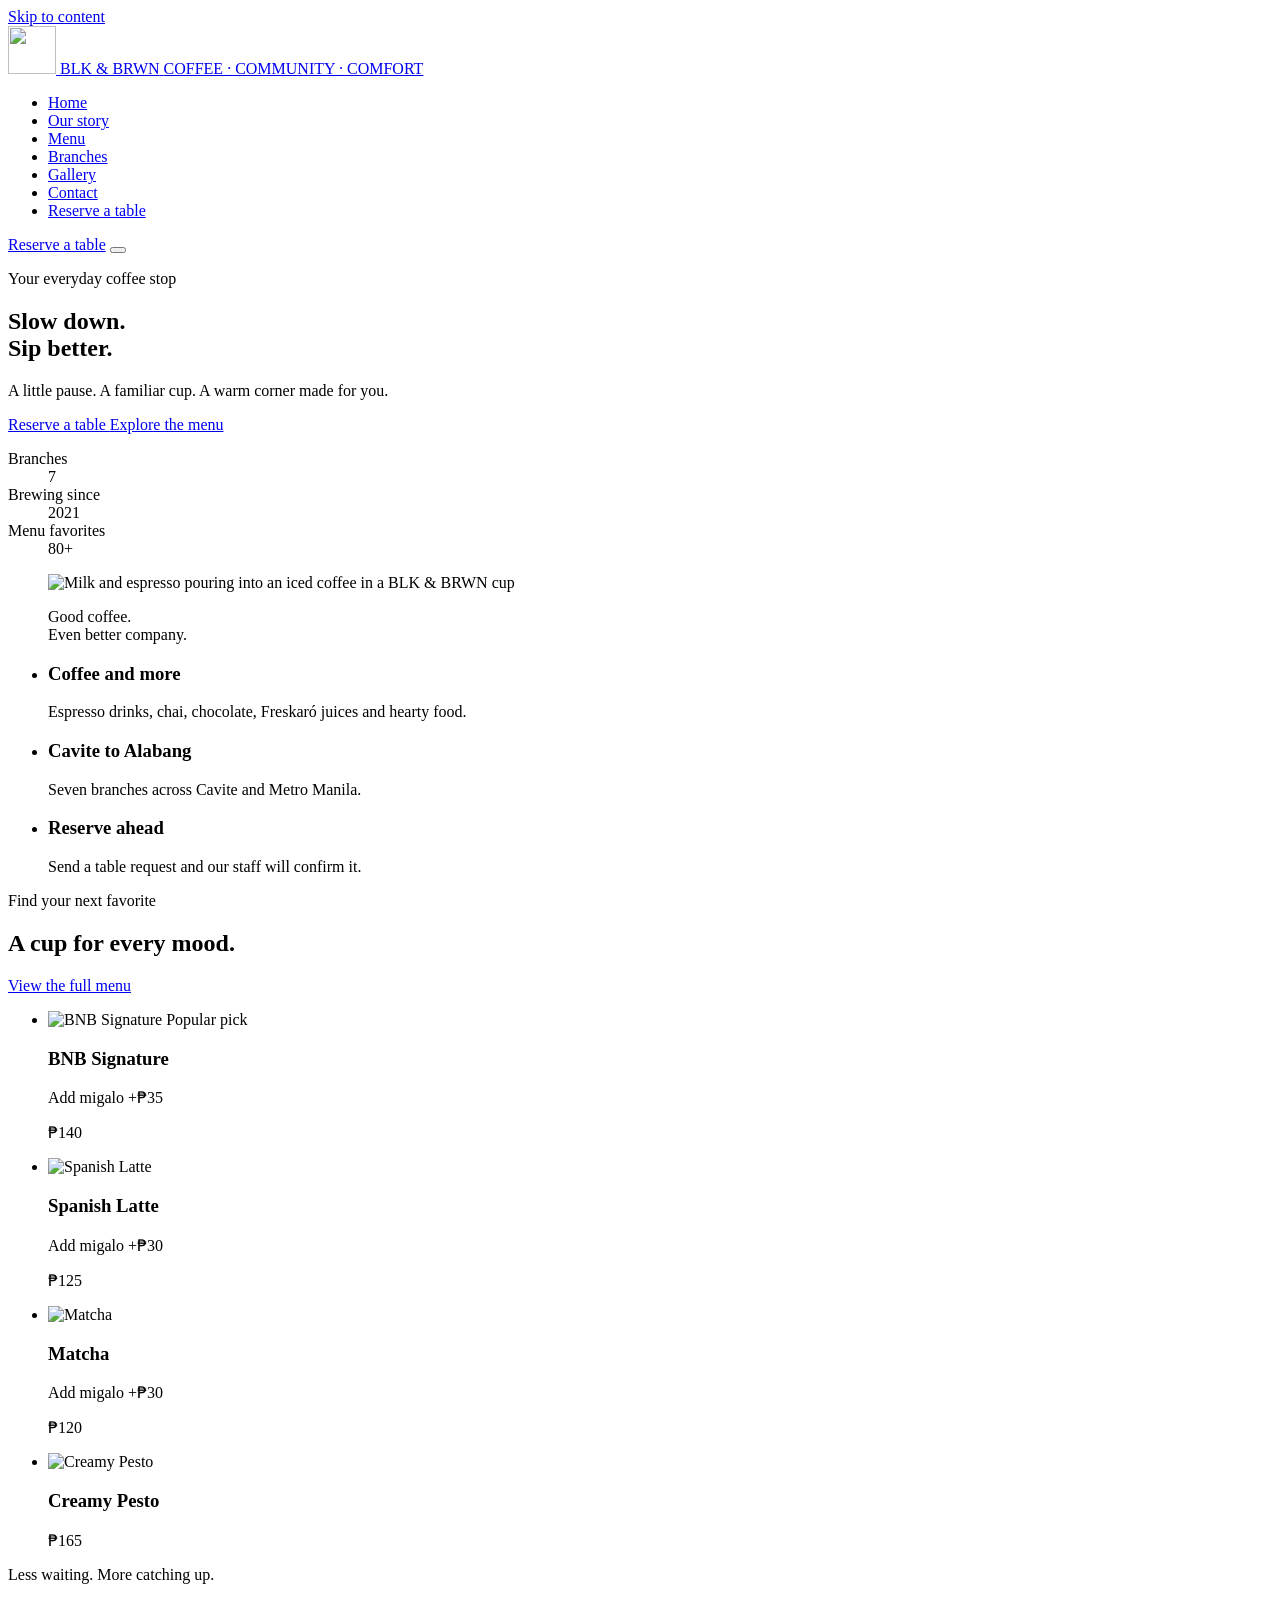
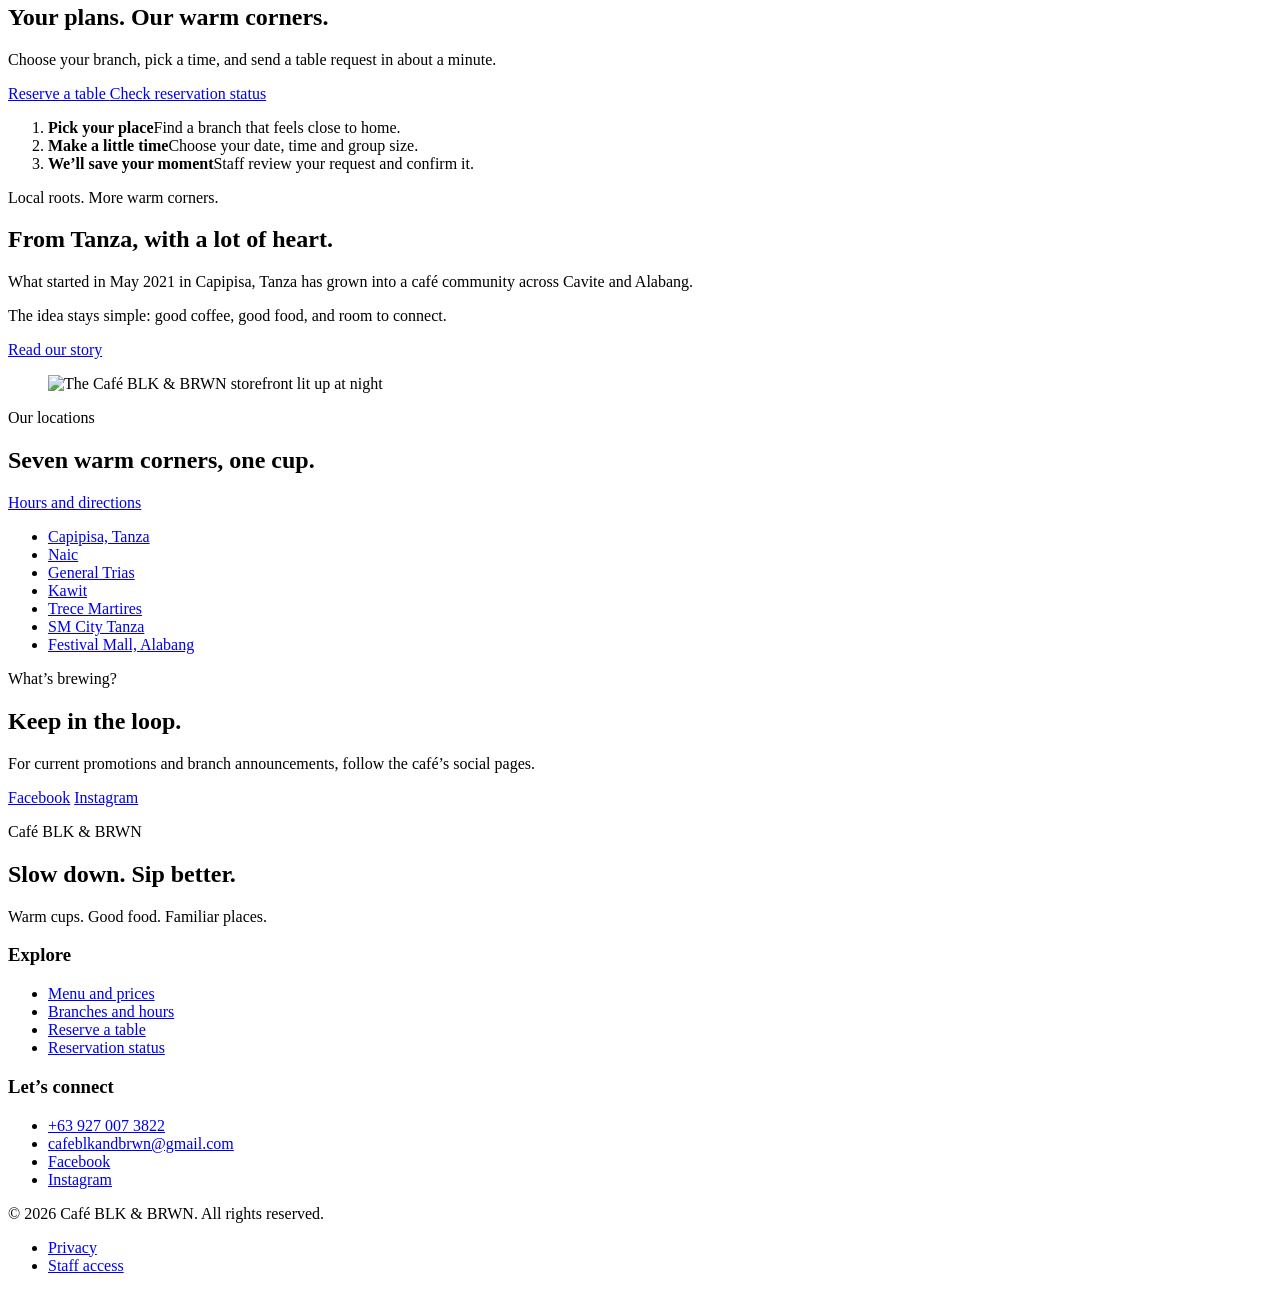
==== index.html @ 9226c68b "Add public pages with full menu prices; remove mission and vision Co-Authored-By: Claude Sonnet 5.5 " ====
<!DOCTYPE html>
<html lang="en">
<head>
  <meta charset="utf-8">
  <meta name="viewport" content="width=device-width, initial-scale=1">
  <title>Café BLK &amp; BRWN | Coffee, food and warm corners</title>
  <meta name="description" content="Café BLK &amp; BRWN: coffee, food and warm corners across Cavite and Alabang. See our menu and prices, find a branch, and reserve a table.">
  <meta name="theme-color" content="#0b0806">
  <meta property="og:type" content="website">
  <meta property="og:title" content="Café BLK &amp; BRWN | Coffee, food and warm corners">
  <meta property="og:description" content="Café BLK &amp; BRWN: coffee, food and warm corners across Cavite and Alabang. See our menu and prices, find a branch, and reserve a table.">
  <meta property="og:image" content="assets/images/hero.jpg">
  <link rel="icon" href="assets/images/logo.jpg">
  <link rel="preload" href="assets/fonts/PlayfairDisplay-SemiBold.ttf" as="font" type="font/ttf" crossorigin>
  <link rel="stylesheet" href="style.css">
  <script src="script.js" defer></script>
</head>
<body>
  <a class="skip-link" href="#main">Skip to content</a>

  <header class="site-header">
    <a class="brand" href="index.html" aria-label="Café BLK &amp; BRWN, home">
      <img src="assets/images/logo.jpg" alt="" width="48" height="48">
      <span>
        <span class="brand__name">BLK &amp; BRWN</span>
        <span class="brand__tag">COFFEE · COMMUNITY · COMFORT</span>
      </span>
    </a>

    <nav class="site-nav" id="site-nav" aria-label="Main navigation">
        <ul>
          <li><a href="index.html" aria-current="page">Home</a></li>
          <li><a href="about.html">Our story</a></li>
          <li><a href="menu.html">Menu</a></li>
          <li><a href="branches.html">Branches</a></li>
          <li><a href="gallery.html">Gallery</a></li>
          <li><a href="contact.html">Contact</a></li>
          <li class="nav-cta"><a class="btn btn--primary btn--sm" href="reserve.html"><span class="icon i-calendar" aria-hidden="true"></span> Reserve a table</a></li>
        </ul>
    </nav>

    <a class="btn btn--primary btn--sm btn--header" href="reserve.html"><span class="icon i-calendar" aria-hidden="true"></span> Reserve a table</a>
    <button class="nav-toggle" type="button" aria-expanded="false" aria-controls="site-nav" aria-label="Open menu">
      <span class="icon i-menu" aria-hidden="true"></span>
    </button>
  </header>

  <main id="main">
    <section class="hero" aria-labelledby="hero-title">
      <div class="container hero__grid">
        <div class="hero__copy">
          <p class="eyebrow"><span class="icon i-coffee" aria-hidden="true"></span> Your everyday coffee stop</p>
          <h1 id="hero-title">Slow down.<br><span class="accent">Sip better.</span></h1>
          <p class="lead">A little pause. A familiar cup. A warm corner made for you.</p>
          <div class="cluster">
            <a class="btn btn--primary btn--lg" href="reserve.html">Reserve a table <span class="icon i-arrow-right" aria-hidden="true"></span></a>
            <a class="btn btn--secondary btn--lg" href="menu.html">Explore the menu</a>
          </div>
          <dl class="hero__stats">
            <div><dt>Branches</dt><dd>7</dd></div>
            <div><dt>Brewing since</dt><dd>2021</dd></div>
            <div><dt>Menu favorites</dt><dd>80+</dd></div>
          </dl>
        </div>
        <figure class="hero__media glass">
          <img src="assets/images/hero.jpg" alt="Milk and espresso pouring into an iced coffee in a BLK &amp; BRWN cup" width="1024" height="1024">
          <figcaption class="hero__caption glass">
            <p>Good coffee.<br>Even better company.</p>
          </figcaption>
        </figure>
      </div>
    </section>

    <section class="container section--tight" aria-label="Why visit">
      <ul class="facts">
        <li class="fact glass">
          <span class="icon-badge"><span class="icon i-coffee" aria-hidden="true"></span></span>
          <div><h3>Coffee and more</h3><p>Espresso drinks, chai, chocolate, Freskaró juices and hearty food.</p></div>
        </li>
        <li class="fact glass">
          <span class="icon-badge"><span class="icon i-map-pin" aria-hidden="true"></span></span>
          <div><h3>Cavite to Alabang</h3><p>Seven branches across Cavite and Metro Manila.</p></div>
        </li>
        <li class="fact glass">
          <span class="icon-badge"><span class="icon i-calendar" aria-hidden="true"></span></span>
          <div><h3>Reserve ahead</h3><p>Send a table request and our staff will confirm it.</p></div>
        </li>
      </ul>
    </section>

    <section class="container section" aria-labelledby="picks-title">
      <div class="section-head">
        <div class="stack">
          <p class="eyebrow">Find your next favorite</p>
          <h2 id="picks-title">A cup for <span class="accent">every mood.</span></h2>
        </div>
        <a class="text-link" href="menu.html">View the full menu <span class="icon i-arrow-right" aria-hidden="true"></span></a>
      </div>
      <ul class="menu-grid">
            <li>
              <article class="menu-card glass">
                <div class="menu-card__photo">
                  <img src="assets/images/menu/kape-series/bnb_signature_kape.jpg" alt="BNB Signature" width="360" height="360" loading="lazy">
                  <span class="badge"><span class="icon i-star" aria-hidden="true"></span> Popular pick</span>
                </div>
                <div class="menu-card__body">
                  <h3>BNB Signature</h3>
                  <p class="menu-card__note">Add migalo +₱35</p>
                  <p class="price"><span class="price__currency">₱</span>140</p>
                </div>
              </article>
            </li>
            <li>
              <article class="menu-card glass">
                <div class="menu-card__photo">
                  <img src="assets/images/menu/over-ice-series/spanish_latte.jpg" alt="Spanish Latte" width="360" height="360" loading="lazy">
                  
                </div>
                <div class="menu-card__body">
                  <h3>Spanish Latte</h3>
                  <p class="menu-card__note">Add migalo +₱30</p>
                  <p class="price"><span class="price__currency">₱</span>125</p>
                </div>
              </article>
            </li>
            <li>
              <article class="menu-card glass">
                <div class="menu-card__photo">
                  <img src="assets/images/menu/chai-blend/matcha.jpg" alt="Matcha" width="360" height="360" loading="lazy">
                  
                </div>
                <div class="menu-card__body">
                  <h3>Matcha</h3>
                  <p class="menu-card__note">Add migalo +₱30</p>
                  <p class="price"><span class="price__currency">₱</span>120</p>
                </div>
              </article>
            </li>
            <li>
              <article class="menu-card glass">
                <div class="menu-card__photo">
                  <img src="assets/images/menu/food-snacks/creamy_pesto.jpg" alt="Creamy Pesto" width="360" height="360" loading="lazy">
                  
                </div>
                <div class="menu-card__body">
                  <h3>Creamy Pesto</h3>
                  
                  <p class="price"><span class="price__currency">₱</span>165</p>
                </div>
              </article>
            </li>
      </ul>
    </section>

    <section class="container section" aria-labelledby="how-title">
      <div class="band how">
        <div class="stack">
          <p class="eyebrow">Less waiting. More catching up.</p>
          <h2 id="how-title">Your plans. Our <span class="accent">warm corners.</span></h2>
          <p class="lead">Choose your branch, pick a time, and send a table request in about a minute.</p>
          <div class="cluster">
            <a class="btn btn--primary btn--lg" href="reserve.html">Reserve a table <span class="icon i-arrow-right" aria-hidden="true"></span></a>
            <a class="text-link" href="track.html">Check reservation status</a>
          </div>
        </div>
        <div class="glass">
          <ol class="steps" style="--count: 3">
            <li class="steps__item"><div><strong>Pick your place</strong><span>Find a branch that feels close to home.</span></div></li>
            <li class="steps__item"><div><strong>Make a little time</strong><span>Choose your date, time and group size.</span></div></li>
            <li class="steps__item"><div><strong>We’ll save your moment</strong><span>Staff review your request and confirm it.</span></div></li>
          </ol>
        </div>
      </div>
    </section>

    <section class="container section" aria-labelledby="story-title">
      <div class="split">
        <div class="stack--lg">
          <p class="eyebrow">Local roots. More warm corners.</p>
          <h2 id="story-title">From Tanza, with a <span class="accent">lot of heart.</span></h2>
          <p class="lead">What started in May 2021 in Capipisa, Tanza has grown into a café community across Cavite and Alabang.</p>
          <p>The idea stays simple: good coffee, good food, and room to connect.</p>
          <a class="text-link" href="about.html">Read our story <span class="icon i-arrow-right" aria-hidden="true"></span></a>
        </div>
        <figure class="glass photo-frame">
          <img src="assets/images/gallery/gallery5.jpg" alt="The Café BLK &amp; BRWN storefront lit up at night" width="1000" height="664" loading="lazy">
        </figure>
      </div>
    </section>

    <section class="container section" aria-labelledby="branches-title">
      <div class="section-head">
        <div class="stack">
          <p class="eyebrow">Our locations</p>
          <h2 id="branches-title">Seven warm corners, <span class="accent">one cup.</span></h2>
        </div>
        <a class="text-link" href="branches.html">Hours and directions <span class="icon i-arrow-right" aria-hidden="true"></span></a>
      </div>
      <ul class="cluster">
          <li><a class="btn btn--secondary btn--sm" href="reserve.html?branch=capipisa"><span class="icon i-map-pin" aria-hidden="true"></span> Capipisa, Tanza</a></li>
          <li><a class="btn btn--secondary btn--sm" href="reserve.html?branch=naic"><span class="icon i-map-pin" aria-hidden="true"></span> Naic</a></li>
          <li><a class="btn btn--secondary btn--sm" href="reserve.html?branch=general-trias"><span class="icon i-map-pin" aria-hidden="true"></span> General Trias</a></li>
          <li><a class="btn btn--secondary btn--sm" href="reserve.html?branch=kawit"><span class="icon i-map-pin" aria-hidden="true"></span> Kawit</a></li>
          <li><a class="btn btn--secondary btn--sm" href="reserve.html?branch=trece"><span class="icon i-map-pin" aria-hidden="true"></span> Trece Martires</a></li>
          <li><a class="btn btn--secondary btn--sm" href="reserve.html?branch=sm-tanza"><span class="icon i-map-pin" aria-hidden="true"></span> SM City Tanza</a></li>
          <li><a class="btn btn--secondary btn--sm" href="reserve.html?branch=alabang"><span class="icon i-map-pin" aria-hidden="true"></span> Festival Mall, Alabang</a></li>
      </ul>
    </section>

    <section class="container section" aria-labelledby="loop-title">
      <div class="glass card">
        <p class="eyebrow">What’s brewing?</p>
        <h2 id="loop-title">Keep in the loop.</h2>
        <p>For current promotions and branch announcements, follow the café’s social pages.</p>
        <div class="cluster">
          <a class="btn btn--secondary" href="https://web.facebook.com/cafeblkandbrwn" target="_blank" rel="noopener"><span class="icon i-facebook" aria-hidden="true"></span> Facebook</a>
          <a class="btn btn--secondary" href="https://www.instagram.com/cafeblkandbrwn/" target="_blank" rel="noopener"><span class="icon i-instagram" aria-hidden="true"></span> Instagram</a>
        </div>
      </div>
    </section>
  </main>

  <footer class="site-footer">
    <div class="container">
      <div class="footer-grid">
        <div class="stack">
          <p class="eyebrow">Café BLK &amp; BRWN</p>
          <h2>Slow down. <span class="accent">Sip better.</span></h2>
          <p>Warm cups. Good food. Familiar places.</p>
        </div>
        <nav aria-label="Explore">
          <h3>Explore</h3>
          <ul>
            <li><a href="menu.html">Menu and prices</a></li>
            <li><a href="branches.html">Branches and hours</a></li>
            <li><a href="reserve.html">Reserve a table</a></li>
            <li><a href="track.html">Reservation status</a></li>
          </ul>
        </nav>
        <div>
          <h3>Let’s connect</h3>
          <ul>
            <li><a href="tel:+639270073822"><span class="icon i-phone" aria-hidden="true"></span> +63 927 007 3822</a></li>
            <li><a href="mailto:cafeblkandbrwn@gmail.com"><span class="icon i-mail" aria-hidden="true"></span> cafeblkandbrwn@gmail.com</a></li>
            <li><a href="https://web.facebook.com/cafeblkandbrwn" target="_blank" rel="noopener"><span class="icon i-facebook" aria-hidden="true"></span> Facebook</a></li>
            <li><a href="https://www.instagram.com/cafeblkandbrwn/" target="_blank" rel="noopener"><span class="icon i-instagram" aria-hidden="true"></span> Instagram</a></li>
          </ul>
        </div>
      </div>
      <div class="footer-bottom">
        <span>© 2026 Café BLK &amp; BRWN. All rights reserved.</span>
        <ul>
          <li><a href="privacy.html">Privacy</a></li>
          <li><a href="staff.html">Staff access</a></li>
        </ul>
      </div>
    </div>
  </footer>
</body>
</html>
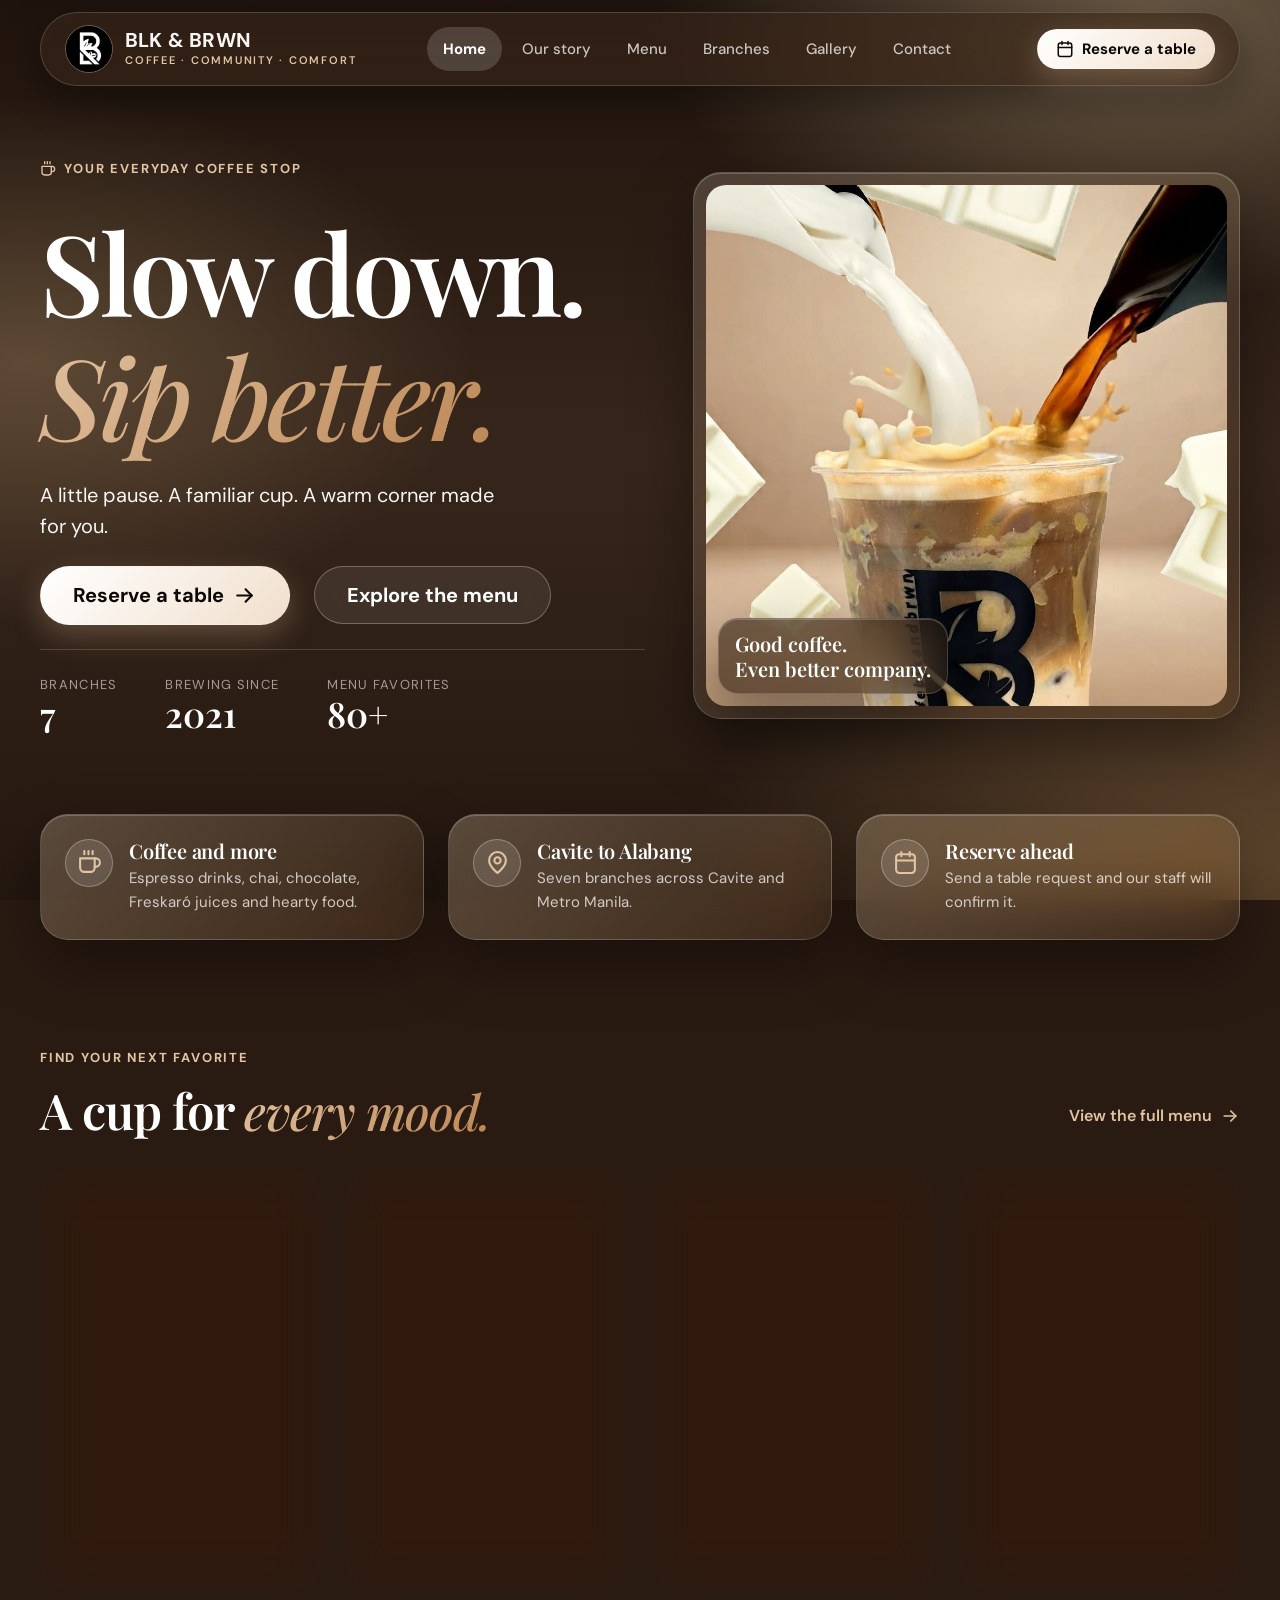
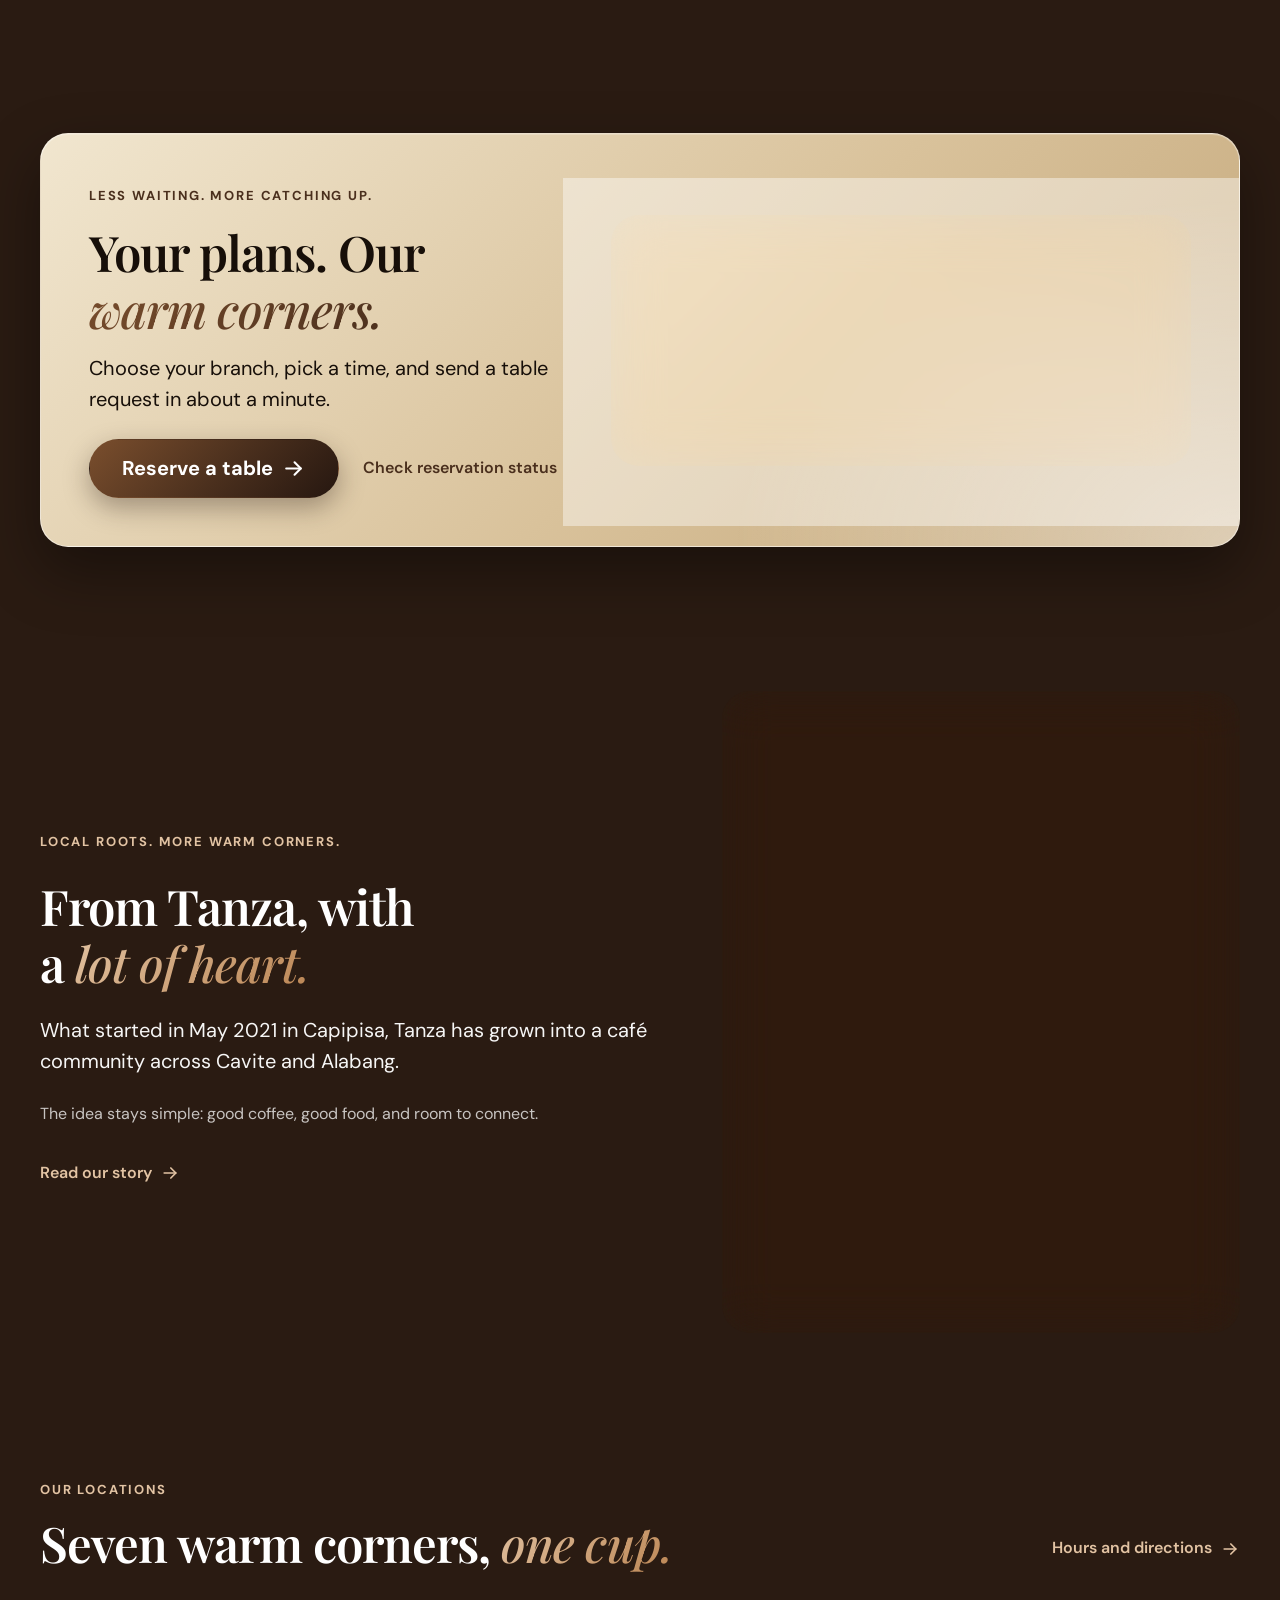
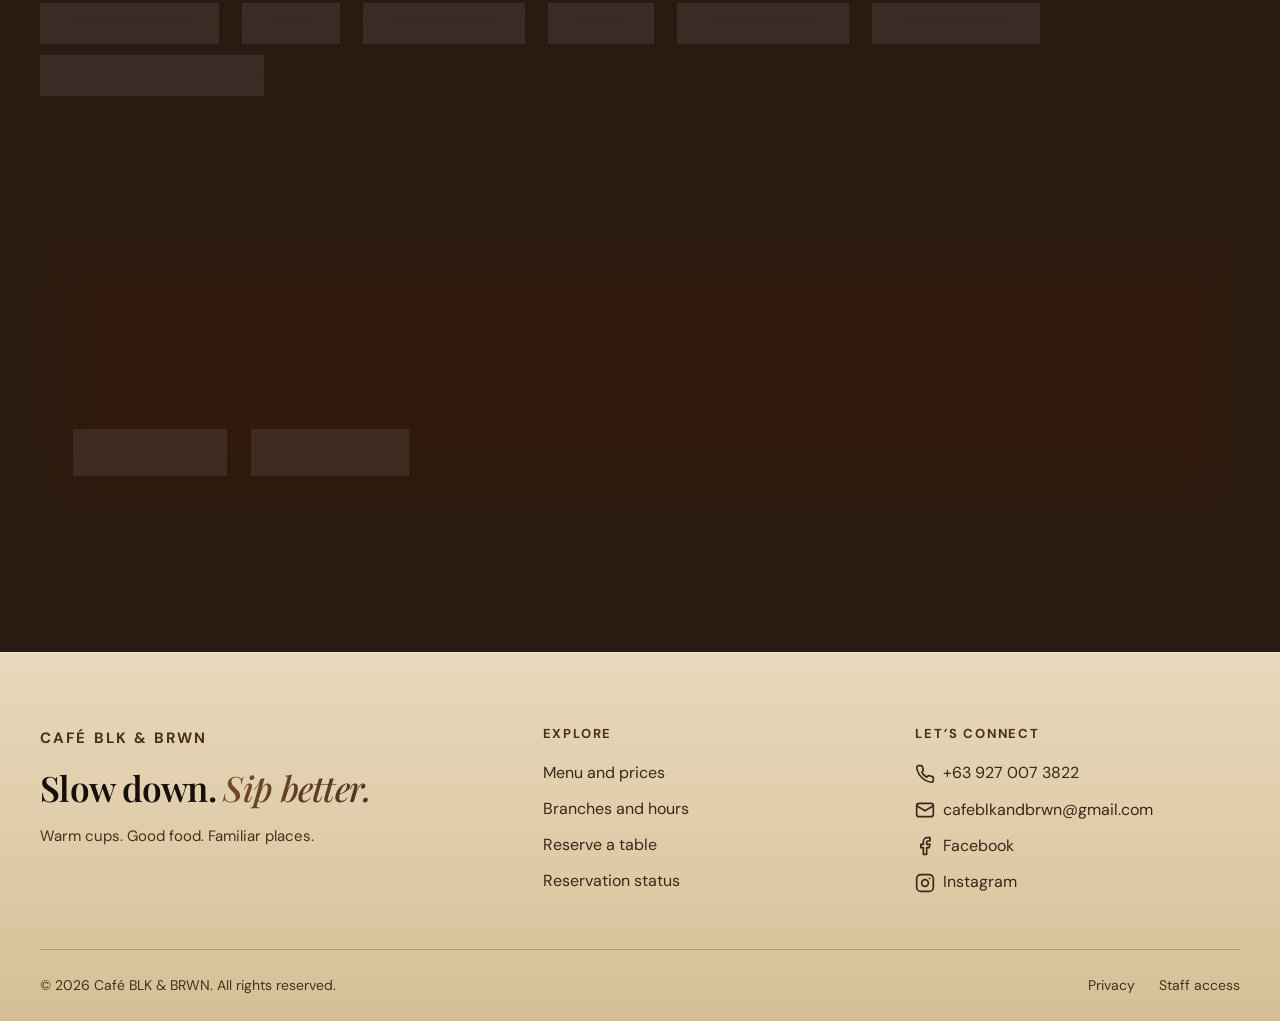
==== commit d952aa0b: "Remove script.js; add CSS-only menu, light khaki palette and layout fixes - Delete script.js and eve" ====
--- a/index.html
+++ b/index.html
@@ -13,12 +13,12 @@
   <link rel="icon" href="assets/images/logo.jpg">
   <link rel="preload" href="assets/fonts/PlayfairDisplay-SemiBold.ttf" as="font" type="font/ttf" crossorigin>
   <link rel="stylesheet" href="style.css">
-  <script src="script.js" defer></script>
 </head>
 <body>
   <a class="skip-link" href="#main">Skip to content</a>
 
   <header class="site-header">
+    <input class="nav-check" id="nav-check" type="checkbox" aria-label="Show or hide the menu">
     <a class="brand" href="index.html" aria-label="Café BLK &amp; BRWN, home">
       <img src="assets/images/logo.jpg" alt="" width="48" height="48">
       <span>
@@ -40,9 +40,10 @@
     </nav>
 
     <a class="btn btn--primary btn--sm btn--header" href="reserve.html"><span class="icon i-calendar" aria-hidden="true"></span> Reserve a table</a>
-    <button class="nav-toggle" type="button" aria-expanded="false" aria-controls="site-nav" aria-label="Open menu">
+    <label class="nav-toggle" for="nav-check">
       <span class="icon i-menu" aria-hidden="true"></span>
-    </button>
+      <span class="visually-hidden">Menu</span>
+    </label>
   </header>
 
   <main id="main">
@@ -197,13 +198,13 @@
         <a class="text-link" href="branches.html">Hours and directions <span class="icon i-arrow-right" aria-hidden="true"></span></a>
       </div>
       <ul class="cluster">
-          <li><a class="btn btn--secondary btn--sm" href="reserve.html?branch=capipisa"><span class="icon i-map-pin" aria-hidden="true"></span> Capipisa, Tanza</a></li>
-          <li><a class="btn btn--secondary btn--sm" href="reserve.html?branch=naic"><span class="icon i-map-pin" aria-hidden="true"></span> Naic</a></li>
-          <li><a class="btn btn--secondary btn--sm" href="reserve.html?branch=general-trias"><span class="icon i-map-pin" aria-hidden="true"></span> General Trias</a></li>
-          <li><a class="btn btn--secondary btn--sm" href="reserve.html?branch=kawit"><span class="icon i-map-pin" aria-hidden="true"></span> Kawit</a></li>
-          <li><a class="btn btn--secondary btn--sm" href="reserve.html?branch=trece"><span class="icon i-map-pin" aria-hidden="true"></span> Trece Martires</a></li>
-          <li><a class="btn btn--secondary btn--sm" href="reserve.html?branch=sm-tanza"><span class="icon i-map-pin" aria-hidden="true"></span> SM City Tanza</a></li>
-          <li><a class="btn btn--secondary btn--sm" href="reserve.html?branch=alabang"><span class="icon i-map-pin" aria-hidden="true"></span> Festival Mall, Alabang</a></li>
+          <li><a class="btn btn--secondary btn--sm" href="reserve.html"><span class="icon i-map-pin" aria-hidden="true"></span> Capipisa, Tanza</a></li>
+          <li><a class="btn btn--secondary btn--sm" href="reserve.html"><span class="icon i-map-pin" aria-hidden="true"></span> Naic</a></li>
+          <li><a class="btn btn--secondary btn--sm" href="reserve.html"><span class="icon i-map-pin" aria-hidden="true"></span> General Trias</a></li>
+          <li><a class="btn btn--secondary btn--sm" href="reserve.html"><span class="icon i-map-pin" aria-hidden="true"></span> Kawit</a></li>
+          <li><a class="btn btn--secondary btn--sm" href="reserve.html"><span class="icon i-map-pin" aria-hidden="true"></span> Trece Martires</a></li>
+          <li><a class="btn btn--secondary btn--sm" href="reserve.html"><span class="icon i-map-pin" aria-hidden="true"></span> SM City Tanza</a></li>
+          <li><a class="btn btn--secondary btn--sm" href="reserve.html"><span class="icon i-map-pin" aria-hidden="true"></span> Festival Mall, Alabang</a></li>
       </ul>
     </section>
 
--- a/style.css
+++ b/style.css
@@ -0,0 +1,964 @@
+/* ==========================================================================
+   Café BLK & BRWN: main stylesheet
+   --------------------------------------------------------------------------
+   Table of contents
+   01. Fonts
+   02. Design tokens (colour, type scale, spacing scale)
+   03. Reset and base
+   04. Typography
+   05. Layout helpers
+   06. Icons
+   07. Buttons and links
+   08. Glass surfaces
+   09. Site header and navigation
+   10. Hero
+   11. Process steps and progress bars
+   12. Menu cards
+   13. Branch cards
+   14. Gallery
+   15. Forms
+   16. Tables and status chips
+   17. Admin dashboard
+   18. Footer
+   19. Responsive behaviour (breakpoints)
+   20. Accessibility and print
+   ========================================================================== */
+
+
+/* 01. FONTS ---------------------------------------------------------------- */
+
+@font-face { font-family: "DM Sans"; font-weight: 400; font-style: normal; font-display: swap; src: url("assets/fonts/DMSans-Regular.ttf") format("truetype"); }
+@font-face { font-family: "DM Sans"; font-weight: 500; font-style: normal; font-display: swap; src: url("assets/fonts/DMSans-Medium.ttf") format("truetype"); }
+@font-face { font-family: "DM Sans"; font-weight: 600; font-style: normal; font-display: swap; src: url("assets/fonts/DMSans-SemiBold.ttf") format("truetype"); }
+@font-face { font-family: "DM Sans"; font-weight: 700; font-style: normal; font-display: swap; src: url("assets/fonts/DMSans-Bold.ttf") format("truetype"); }
+@font-face { font-family: "Playfair Display"; font-weight: 500; font-style: normal; font-display: swap; src: url("assets/fonts/PlayfairDisplay-Medium.ttf") format("truetype"); }
+@font-face { font-family: "Playfair Display"; font-weight: 600; font-style: normal; font-display: swap; src: url("assets/fonts/PlayfairDisplay-SemiBold.ttf") format("truetype"); }
+@font-face { font-family: "Playfair Display"; font-weight: 700; font-style: normal; font-display: swap; src: url("assets/fonts/PlayfairDisplay-Bold.ttf") format("truetype"); }
+@font-face { font-family: "Playfair Display"; font-weight: 500; font-style: italic; font-display: swap; src: url("assets/fonts/PlayfairDisplay-MediumItalic.ttf") format("truetype"); }
+@font-face { font-family: "Playfair Display"; font-weight: 600; font-style: italic; font-display: swap; src: url("assets/fonts/PlayfairDisplay-SemiBoldItalic.ttf") format("truetype"); }
+
+
+/* 02. DESIGN TOKENS -------------------------------------------------------- */
+
+:root {
+  /* Colour: black, brown and white, lifted with a light khaki family so the
+     pages are not one flat dark brown. Brown is used as a gradient family so
+     glass surfaces always have warm colour behind them to blur. */
+  --black:       #0b0806;
+  --espresso:    #170f09;
+  --brown-900:   #261710;
+  --brown-700:   #4a2f1d;
+  --brown-500:   #7a4e2d;
+  --caramel:     #b9824f;
+  --latte:       #e2c3a3;
+  --white:       #ffffff;
+
+  /* Light khaki family: used for the call-to-action band, the footer and the
+     tinted glass cards. Dark text (--espresso) sits on the lightest tones. */
+  --khaki-100:   #f4ecdc;
+  --khaki-200:   #e8d9bc;
+  --khaki-300:   #d6bf96;
+  --khaki-400:   #c2a578;
+  --khaki-600:   #8c6b45;
+
+  --text:        rgba(255, 255, 255, 0.96);
+  --text-muted:  rgba(255, 255, 255, 0.74);
+  --text-faint:  rgba(255, 255, 255, 0.56);
+  --line:        rgba(255, 255, 255, 0.16);
+  --line-strong: rgba(255, 255, 255, 0.28);
+
+  --glass-bg:    linear-gradient(135deg, rgba(244, 236, 220, 0.18), rgba(214, 191, 150, 0.07));
+  --glass-solid: rgba(58, 40, 27, 0.94);          /* fallback without blur */
+  --brown-gradient: linear-gradient(135deg, #7a4e2d 0%, #4a2f1d 55%, #261710 100%);
+  --caramel-gradient: linear-gradient(135deg, #e2c3a3 0%, #b9824f 100%);
+  --cta-gradient: linear-gradient(135deg, #ffffff 0%, #f1dfcc 100%);
+  --khaki-gradient: linear-gradient(135deg, #f1e6cf 0%, #d9c29b 55%, #c2a578 100%);
+
+  /* Typography: modular scale, ratio 1.25 (major third), base 16px.
+     The three largest steps are fluid between phone and desktop. */
+  --font-body:    "DM Sans", system-ui, -apple-system, "Segoe UI", Arial, sans-serif;
+  --font-heading: "Playfair Display", Georgia, "Times New Roman", serif;
+
+  --step--1: 0.8125rem;                                         /* 13px  captions, labels */
+  --step-0:  1rem;                                              /* 16px  body */
+  --step-1:  1.25rem;                                           /* 20px  lead, card titles */
+  --step-2:  1.5625rem;                                         /* 25px  small headings */
+  --step-3:  clamp(1.75rem, 1.4rem + 1.2vw, 2.1875rem);        /* 28-35 h3 and prices */
+  --step-4:  clamp(2.125rem, 1.6rem + 2vw, 3.0625rem);         /* 34-49 h2 */
+  --step-5:  clamp(2.75rem, 1.9rem + 4vw, 4.75rem);            /* 44-76 h1 */
+  --step-6:  clamp(3.5rem, 2rem + 7vw, 7rem);                  /* 56-112 hero + KPI numbers */
+
+  /* Spacing: 8-point scale. Related items sit close (space-2 to space-4),
+     groups sit further apart (space-5 to space-6), sections furthest (space-8). */
+  --space-1: 0.25rem;
+  --space-2: 0.5rem;
+  --space-3: 0.75rem;
+  --space-4: 1rem;
+  --space-5: 1.5rem;
+  --space-6: 2rem;
+  --space-7: 3rem;
+  --space-8: 4.5rem;
+  --space-9: 7rem;
+
+  --radius-sm: 12px;
+  --radius-md: 20px;
+  --radius-lg: 28px;
+  --radius-pill: 999px;
+
+  --container: 1200px;
+  --gutter: clamp(1rem, 4vw, 2.5rem);
+  --header-h: 84px;
+  --tap: 44px;                                   /* minimum touch target */
+
+  --shadow-glass: 0 24px 60px rgba(0, 0, 0, 0.38), inset 0 1px 0 rgba(255, 255, 255, 0.2);
+  --shadow-cta:   0 10px 30px rgba(226, 195, 163, 0.28);
+}
+
+
+/* 03. RESET AND BASE ------------------------------------------------------- */
+
+*, *::before, *::after { box-sizing: border-box; }
+
+html {
+  scroll-behavior: smooth;
+  scroll-padding-top: calc(var(--header-h) + var(--space-5));
+  -webkit-text-size-adjust: 100%;
+}
+
+body {
+  margin: 0;
+  min-height: 100vh;
+  font: 400 var(--step-0)/1.65 var(--font-body);
+  color: var(--text);
+  background: #2a1b12;
+  overflow-x: hidden;
+}
+
+/* Warm gradient field behind every page. It gives the glass something to blur. */
+body::before {
+  content: "";
+  position: fixed;
+  inset: 0;
+  z-index: -1;
+  background:
+    radial-gradient(55% 45% at 90% 2%,  rgba(214, 191, 150, 0.42), transparent 70%),
+    radial-gradient(50% 42% at 2% 40%,  rgba(194, 165, 120, 0.30), transparent 70%),
+    radial-gradient(60% 50% at 96% 96%, rgba(140, 107, 69, 0.55),  transparent 70%),
+    linear-gradient(180deg, #1f140d 0%, #36251a 50%, #241810 100%);
+}
+
+img { display: block; max-width: 100%; height: auto; }
+a { color: inherit; text-decoration: none; }
+ul, ol { margin: 0; padding: 0; list-style: none; }
+h1, h2, h3, h4, p, dl, dd, figure, blockquote { margin: 0; }
+address { font-style: normal; }
+button, input, select, textarea { font: inherit; color: inherit; }
+table { border-collapse: collapse; width: 100%; }
+
+
+/* 04. TYPOGRAPHY ----------------------------------------------------------- */
+
+h1, h2, h3, h4 {
+  font-family: var(--font-heading);
+  font-weight: 600;
+  line-height: 1.15;
+  letter-spacing: -0.02em;
+  color: var(--white);
+  text-wrap: balance;
+}
+h1 { font-size: var(--step-5); letter-spacing: -0.03em; }
+h2 { font-size: var(--step-4); }
+h3 { font-size: var(--step-1); letter-spacing: -0.01em; }
+h4 { font-size: var(--step-0); font-family: var(--font-body); font-weight: 700; letter-spacing: 0; }
+
+p { color: var(--text-muted); max-width: 62ch; }          /* readable line length */
+.lead { font-size: var(--step-1); line-height: 1.55; color: var(--text); }
+.muted { color: var(--text-muted); }
+.small { font-size: var(--step--1); }
+
+/* Eyebrow: small uppercase label that sits above a heading. */
+.eyebrow {
+  display: inline-flex;
+  align-items: center;
+  gap: var(--space-2);
+  font-size: var(--step--1);
+  font-weight: 700;
+  letter-spacing: 0.14em;
+  text-transform: uppercase;
+  color: var(--latte);
+}
+
+/* Accent: brown-to-latte gradient text for the one word that matters. */
+.accent {
+  font-style: italic;
+  font-weight: 500;
+  background: var(--caramel-gradient);
+  -webkit-background-clip: text;
+  background-clip: text;
+  color: transparent;
+  /* The gradient only paints inside the element box, so give italic swashes and
+     descenders (the p in "Sip") room, then cancel the extra space with margins. */
+  padding: 0.06em 0.14em 0.18em 0.08em;
+  margin: -0.06em -0.14em -0.18em -0.08em;
+  -webkit-box-decoration-break: clone;
+  box-decoration-break: clone;
+}
+
+
+/* 05. LAYOUT HELPERS ------------------------------------------------------- */
+
+.container { width: min(var(--container), 100% - 2 * var(--gutter)); margin-inline: auto; }
+.section { padding-block: var(--space-8); }
+.section--tight { padding-block: var(--space-6); }
+.stack > * + * { margin-top: var(--space-4); }
+.stack--lg > * + * { margin-top: var(--space-5); }
+.cluster { display: flex; flex-wrap: wrap; align-items: center; gap: var(--space-3) var(--space-5); }
+
+.grid { display: grid; gap: var(--space-5); }
+.grid--2 { grid-template-columns: repeat(2, minmax(0, 1fr)); }
+.grid--3 { grid-template-columns: repeat(3, minmax(0, 1fr)); }
+.grid--4 { grid-template-columns: repeat(4, minmax(0, 1fr)); }
+.split { display: grid; grid-template-columns: 1.1fr 0.9fr; gap: var(--space-7); align-items: center; }
+
+/* Section heading row: title on the left (scan start), action on the right. */
+.section-head {
+  display: flex;
+  justify-content: space-between;
+  align-items: flex-end;
+  gap: var(--space-5);
+  margin-bottom: var(--space-6);
+}
+.section-head .stack > * + * { margin-top: var(--space-3); }
+
+/* Page intro: first block on every inner page. */
+.page-intro { padding-block: var(--space-8) var(--space-5); }
+.page-intro .stack > * + * { margin-top: var(--space-4); }
+.page-intro .lead { max-width: 56ch; color: var(--text-muted); }
+
+
+/* 06. ICONS ---------------------------------------------------------------- */
+/* Icons are SVG files used as CSS masks, so they inherit the text colour. */
+
+.icon {
+  --icon: none;
+  display: inline-block;
+  flex: none;
+  width: 1.25em;
+  height: 1.25em;
+  background-color: currentColor;
+  -webkit-mask: var(--icon) center / contain no-repeat;
+  mask: var(--icon) center / contain no-repeat;
+}
+.icon--lg { width: 1.75em; height: 1.75em; }
+.i-arrow-right    { --icon: url("assets/icons/arrow-right.svg"); }
+.i-arrow-up-right { --icon: url("assets/icons/arrow-up-right.svg"); }
+.i-calendar       { --icon: url("assets/icons/calendar.svg"); }
+.i-clock          { --icon: url("assets/icons/clock.svg"); }
+.i-users          { --icon: url("assets/icons/users.svg"); }
+.i-user           { --icon: url("assets/icons/user.svg"); }
+.i-map-pin        { --icon: url("assets/icons/map-pin.svg"); }
+.i-phone          { --icon: url("assets/icons/phone.svg"); }
+.i-mail           { --icon: url("assets/icons/mail.svg"); }
+.i-check          { --icon: url("assets/icons/check.svg"); }
+.i-check-circle   { --icon: url("assets/icons/check-circle.svg"); }
+.i-coffee         { --icon: url("assets/icons/coffee.svg"); }
+.i-utensils       { --icon: url("assets/icons/utensils.svg"); }
+.i-star           { --icon: url("assets/icons/star.svg"); }
+.i-clipboard      { --icon: url("assets/icons/clipboard.svg"); }
+.i-bar-chart      { --icon: url("assets/icons/bar-chart.svg"); }
+.i-settings       { --icon: url("assets/icons/settings.svg"); }
+.i-send           { --icon: url("assets/icons/send.svg"); }
+.i-menu           { --icon: url("assets/icons/menu.svg"); }
+.i-x              { --icon: url("assets/icons/x.svg"); }
+.i-facebook       { --icon: url("assets/icons/facebook.svg"); }
+.i-instagram      { --icon: url("assets/icons/instagram.svg"); }
+.i-shield         { --icon: url("assets/icons/shield.svg"); }
+.i-lock           { --icon: url("assets/icons/lock.svg"); }
+.i-download       { --icon: url("assets/icons/download.svg"); }
+.i-filter         { --icon: url("assets/icons/filter.svg"); }
+.i-hourglass      { --icon: url("assets/icons/hourglass.svg"); }
+.i-trending-up    { --icon: url("assets/icons/trending-up.svg"); }
+.i-edit           { --icon: url("assets/icons/edit.svg"); }
+.i-ban            { --icon: url("assets/icons/ban.svg"); }
+.i-sparkles       { --icon: url("assets/icons/sparkles.svg"); }
+.i-bell           { --icon: url("assets/icons/bell.svg"); }
+
+
+/* 07. BUTTONS AND LINKS ---------------------------------------------------- */
+/* One primary action per view: white gradient, dark text, soft glow.
+   Secondary is glass with an outline. Tertiary is an underlined text link. */
+
+.btn {
+  display: inline-flex;
+  align-items: center;
+  justify-content: center;
+  gap: var(--space-2);
+  min-height: var(--tap);
+  padding: 0.75rem 1.5rem;
+  border: 1px solid transparent;
+  border-radius: var(--radius-pill);
+  font-size: var(--step-0);
+  font-weight: 700;
+  line-height: 1.2;
+  text-align: center;
+  cursor: pointer;
+  transition: transform 0.2s ease, box-shadow 0.2s ease, background-color 0.2s ease;
+}
+.btn:hover { transform: translateY(-2px); }
+
+.btn--primary {
+  background: var(--cta-gradient);
+  color: var(--black);
+  box-shadow: var(--shadow-cta);
+}
+.btn--primary:hover { box-shadow: 0 14px 38px rgba(226, 195, 163, 0.42); }
+
+.btn--secondary {
+  background: rgba(255, 255, 255, 0.08);
+  border-color: var(--line-strong);
+  color: var(--white);
+  backdrop-filter: blur(12px);
+  -webkit-backdrop-filter: blur(12px);
+}
+.btn--secondary:hover { background: rgba(255, 255, 255, 0.16); }
+
+.btn--sm { min-height: 40px; padding: 0.5rem 1.1rem; font-size: 0.9375rem; }
+.btn--lg { min-height: 56px; padding: 1rem 2rem; font-size: var(--step-1); }
+.btn--block { width: 100%; }
+
+.text-link {
+  display: inline-flex;
+  align-items: center;
+  gap: var(--space-2);
+  min-height: var(--tap);
+  font-weight: 600;
+  color: var(--latte);
+  border-bottom: 1px solid transparent;
+}
+.text-link:hover { color: var(--white); border-bottom-color: var(--white); }
+
+
+/* 08. GLASS SURFACES ------------------------------------------------------- */
+
+.glass {
+  background: var(--glass-bg);
+  border: 1px solid var(--line);
+  border-radius: var(--radius-lg);
+  box-shadow: var(--shadow-glass);
+  backdrop-filter: blur(24px) saturate(140%);
+  -webkit-backdrop-filter: blur(24px) saturate(140%);
+}
+@supports not ((backdrop-filter: blur(1px)) or (-webkit-backdrop-filter: blur(1px))) {
+  .glass, .site-header { background: var(--glass-solid); }
+}
+.card { padding: var(--space-6); }
+.card > * + * { margin-top: var(--space-4); }
+/* Cards placed in a grid list stack their content instead of sitting in a row. */
+.grid > li.card { flex-direction: column; align-items: flex-start; }
+.grid > li.card > * { flex: none; }
+
+/* Framed photo used beside text blocks. */
+.photo-frame { padding: var(--space-3); }
+.photo-frame img { width: 100%; border-radius: var(--radius-md); }
+
+.heading-md { font-size: var(--step-2); }
+.heading-lg { font-size: var(--step-3); }
+.section-head--flush { margin-bottom: 0; }
+.page-intro__actions { margin-top: var(--space-5); }
+
+/* Light khaki band for the call to action on a page. It is the lightest block
+   on the page, so it uses dark text and a dark primary button. */
+.band {
+  position: relative;
+  overflow: hidden;
+  padding: var(--space-7);
+  border: 1px solid rgba(255, 255, 255, 0.5);
+  border-radius: var(--radius-lg);
+  background:
+    radial-gradient(60% 120% at 100% 100%, rgba(255, 255, 255, 0.45), transparent 70%),
+    var(--khaki-gradient);
+  box-shadow: var(--shadow-glass);
+  color: var(--espresso);
+}
+.band .cluster { margin-top: var(--space-5); }
+.band h2, .band h3, .band .lead, .band .steps__item strong { color: var(--espresso); }
+.band p, .band .steps__item span { color: #4a2f1d; }
+.band .eyebrow, .band .text-link { color: var(--brown-700); }
+.band .text-link:hover { color: var(--black); border-bottom-color: var(--black); }
+.band .accent { background: linear-gradient(135deg, #7a4e2d, #4a2f1d); -webkit-background-clip: text; background-clip: text; }
+.band .glass { background: rgba(255, 255, 255, 0.42); border-color: rgba(255, 255, 255, 0.7); box-shadow: 0 12px 32px rgba(74, 47, 29, 0.18), inset 0 1px 0 rgba(255, 255, 255, 0.7); }
+.band .steps__item::before { background: var(--brown-700); border-color: transparent; color: var(--khaki-100); }
+.band .btn--primary { background: var(--brown-gradient); color: var(--white); box-shadow: 0 10px 26px rgba(38, 23, 16, 0.35); }
+.band .btn--secondary { background: rgba(255, 255, 255, 0.4); border-color: rgba(74, 47, 29, 0.35); color: var(--espresso); }
+.band .btn--secondary:hover { background: rgba(255, 255, 255, 0.65); }
+
+/* Icon in a round glass badge, used to lead cards. */
+.icon-badge {
+  display: inline-grid;
+  flex: none;
+  place-items: center;
+  width: 48px;
+  height: 48px;
+  border-radius: 50%;
+  background: rgba(255, 255, 255, 0.12);
+  border: 1px solid var(--line-strong);
+  color: var(--latte);
+  font-size: 1.25rem;
+}
+
+
+/* 09. SITE HEADER AND NAVIGATION ------------------------------------------ */
+
+.site-header {
+  position: sticky;
+  top: var(--space-3);
+  z-index: 50;
+  width: min(1320px, 100% - 2 * var(--gutter));
+  margin: var(--space-3) auto 0;
+  padding: var(--space-3) var(--space-5);
+  display: flex;
+  align-items: center;
+  justify-content: space-between;
+  gap: var(--space-5);
+  border: 1px solid var(--line);
+  border-radius: var(--radius-pill);
+  background: rgba(54, 37, 26, 0.66);
+  backdrop-filter: blur(24px) saturate(150%);
+  -webkit-backdrop-filter: blur(24px) saturate(150%);
+  box-shadow: 0 12px 40px rgba(0, 0, 0, 0.4);
+}
+
+.brand { display: flex; flex: none; align-items: center; gap: var(--space-3); white-space: nowrap; }
+.brand img { width: 48px; height: 48px; border-radius: 50%; border: 1px solid var(--line-strong); }
+.brand__name { display: block; font: 700 var(--step-1)/1.1 var(--font-body); letter-spacing: 0.01em; }
+.brand__tag { display: block; font-size: 0.6875rem; font-weight: 600; letter-spacing: 0.16em; color: var(--latte); }
+
+.site-nav ul { display: flex; align-items: center; gap: var(--space-1); }
+.site-nav a {
+  display: inline-flex;
+  align-items: center;
+  min-height: var(--tap);
+  padding: 0 var(--space-4);
+  border-radius: var(--radius-pill);
+  font-size: 0.9375rem;
+  font-weight: 500;
+  white-space: nowrap;
+  color: var(--text-muted);
+  transition: background-color 0.2s, color 0.2s;
+}
+.site-nav a:hover { color: var(--white); background: rgba(255, 255, 255, 0.1); }
+/* The reserve button inside the menu keeps its own dark-on-light colours. */
+.site-nav .btn--primary, .site-nav .btn--primary:hover { background: var(--cta-gradient); color: var(--black); font-weight: 700; }
+.site-nav a[aria-current="page"] { color: var(--white); background: rgba(255, 255, 255, 0.16); font-weight: 700; }
+
+.btn--header { flex: none; white-space: nowrap; }
+.nav-cta { display: none; }
+
+/* Mobile menu without JavaScript: a visually hidden checkbox holds the open or
+   closed state and the label next to it is the visible button. */
+.nav-check { position: absolute; width: 1px; height: 1px; opacity: 0; pointer-events: none; }
+.nav-toggle {
+  display: none;
+  align-items: center;
+  justify-content: center;
+  width: var(--tap);
+  height: var(--tap);
+  border: 1px solid var(--line-strong);
+  border-radius: 50%;
+  background: rgba(255, 255, 255, 0.08);
+  cursor: pointer;
+}
+.nav-check:focus-visible ~ .nav-toggle { outline: 3px solid var(--white); outline-offset: 3px; }
+
+
+/* 10. HERO ----------------------------------------------------------------- */
+
+.hero { position: relative; padding-block: var(--space-8) var(--space-7); }
+.hero__grid { display: grid; grid-template-columns: 1.05fr 0.95fr; gap: var(--space-7); align-items: center; }
+.hero h1 { font-size: var(--step-6); line-height: 1.1; letter-spacing: -0.035em; }
+.hero__copy > * + * { margin-top: var(--space-5); }
+.hero__copy .lead { max-width: 34ch; }
+
+.hero__stats {
+  display: flex;
+  flex-wrap: wrap;
+  gap: var(--space-5) var(--space-7);
+  padding-top: var(--space-5);
+  border-top: 1px solid var(--line);
+}
+.hero__stats dt { font-size: var(--step--1); letter-spacing: 0.1em; text-transform: uppercase; color: var(--text-faint); }
+.hero__stats dd { font: 600 var(--step-3)/1.1 var(--font-heading); color: var(--white); }
+
+.hero__media { position: relative; padding: var(--space-3); border-radius: var(--radius-lg); }
+.hero__media img { width: 100%; aspect-ratio: 1; object-fit: cover; border-radius: var(--radius-md); }
+.hero__caption {
+  position: absolute;
+  left: var(--space-5);
+  bottom: var(--space-5);
+  max-width: 52%;
+  padding: var(--space-3) var(--space-4);
+  border-radius: var(--radius-md);
+  background: rgba(36, 24, 16, 0.58);
+}
+.hero__caption p { font: 600 var(--step-1)/1.25 var(--font-heading); color: var(--white); }
+
+/* Three short reassurance points under the hero. */
+.facts { display: grid; grid-template-columns: repeat(3, 1fr); gap: var(--space-5); }
+.fact { display: flex; gap: var(--space-4); align-items: flex-start; padding: var(--space-5); background: linear-gradient(135deg, rgba(232, 217, 188, 0.26), rgba(194, 165, 120, 0.10)); }
+.fact > div { min-width: 0; }
+.fact h3 { font-size: var(--step-1); margin-bottom: var(--space-1); }
+.fact p { font-size: 0.9375rem; }
+
+
+/* 11. PROCESS STEPS AND PROGRESS BARS ------------------------------------- */
+
+/* Progress bar: used on any multi-step process. */
+.progress {
+  height: 10px;
+  border-radius: var(--radius-pill);
+  background: rgba(255, 255, 255, 0.14);
+  overflow: hidden;
+}
+.progress__fill {
+  display: block;
+  height: 100%;
+  width: var(--value, 0%);
+  border-radius: inherit;
+  background: var(--caramel-gradient);
+  box-shadow: 0 0 16px rgba(226, 195, 163, 0.6);
+  transition: width 0.4s ease;
+}
+
+/* Flow header: sits at the top of the reservation form. */
+.flow {
+  position: sticky;
+  top: calc(var(--header-h) + var(--space-3));
+  z-index: 20;
+  padding: var(--space-4) var(--space-5);
+  border-radius: var(--radius-md);
+  background: rgba(20, 13, 9, 0.82);
+}
+.flow__head { display: flex; justify-content: space-between; align-items: baseline; margin-bottom: var(--space-3); font-weight: 700; }
+.flow__head span:last-child { color: var(--latte); font-size: 0.9375rem; }
+
+/* Numbered steps. Horizontal on desktop, vertical on phones. */
+.steps { display: grid; grid-template-columns: repeat(var(--count, 3), 1fr); gap: var(--space-4); counter-reset: step; }
+.steps__item { position: relative; display: flex; gap: var(--space-3); align-items: flex-start; }
+.steps__item::before {
+  counter-increment: step;
+  content: counter(step);
+  flex: none;
+  display: grid;
+  place-items: center;
+  width: 36px;
+  height: 36px;
+  border-radius: 50%;
+  border: 1px solid var(--line-strong);
+  background: rgba(255, 255, 255, 0.1);
+  font-weight: 700;
+  color: var(--latte);
+}
+.steps--spaced { margin-top: var(--space-4); }
+.flow .steps__item { align-items: center; }
+.steps__item strong { display: block; color: var(--white); line-height: 1.3; }
+.steps__item span { display: block; font-size: 0.9375rem; color: var(--text-muted); }
+.steps__item.is-done::before { content: "\2713"; background: var(--caramel-gradient); border-color: transparent; color: var(--black); }
+.steps__item.is-current::before { background: var(--cta-gradient); border-color: transparent; color: var(--black); box-shadow: 0 0 0 5px rgba(255, 255, 255, 0.16); }
+.steps__item.is-current strong { color: var(--latte); }
+
+/* Booking banner on the home page: stepper inside brown glass. */
+.how { display: grid; grid-template-columns: 0.9fr 1.1fr; gap: var(--space-7); align-items: center; }
+.how .steps { grid-template-columns: 1fr; gap: var(--space-5); }
+.how .glass { padding: var(--space-6); }
+
+
+/* 12. MENU CARDS ----------------------------------------------------------- */
+
+.category-nav {
+  position: sticky;
+  top: calc(var(--header-h) + var(--space-3));
+  z-index: 30;
+  margin-top: var(--space-5);
+  padding: var(--space-2);
+  border-radius: var(--radius-pill);
+  background: rgba(20, 13, 9, 0.78);
+}
+.category-nav ul { display: flex; flex-wrap: wrap; justify-content: center; gap: var(--space-1); }
+.category-nav a {
+  display: inline-flex;
+  align-items: center;
+  gap: var(--space-2);
+  min-height: 40px;
+  padding: 0 var(--space-4);
+  border-radius: var(--radius-pill);
+  font-size: 0.9375rem;
+  font-weight: 600;
+  color: var(--text-muted);
+}
+.category-nav a:hover { color: var(--white); background: rgba(255, 255, 255, 0.12); }
+
+.menu-section { padding-top: var(--space-8); }
+.menu-section .section-head { margin-bottom: var(--space-5); }
+.price-from { font-size: 0.9375rem; font-weight: 600; color: var(--latte); white-space: nowrap; }
+
+.menu-grid { display: grid; grid-template-columns: repeat(auto-fill, minmax(230px, 1fr)); gap: var(--space-5); }
+
+.menu-grid > li, .branch-grid > li, .grid > li { display: flex; }
+.menu-grid > li > *, .branch-grid > li > *, .grid > li > * { flex: 1; min-width: 0; }
+
+.menu-card { position: relative; display: flex; flex-direction: column; padding: var(--space-3); border-radius: var(--radius-md); background: linear-gradient(160deg, rgba(232, 217, 188, 0.20), rgba(140, 107, 69, 0.14)); transition: transform 0.25s ease, border-color 0.25s ease; }
+.menu-card:hover { transform: translateY(-4px); border-color: var(--line-strong); }
+.menu-card__photo { position: relative; }
+.menu-card__photo img { width: 100%; aspect-ratio: 1; object-fit: cover; border-radius: var(--radius-sm); }
+.menu-card__body { display: flex; flex-direction: column; flex: 1; gap: var(--space-2); padding: var(--space-4) var(--space-2) var(--space-2); }
+.menu-card h3 { font-family: var(--font-body); font-weight: 700; font-size: var(--step-1); line-height: 1.25; letter-spacing: 0; }
+.menu-card__note { font-size: 0.875rem; color: var(--text-muted); }
+
+/* Price is the loudest element on a menu card: large, white, bottom-left. */
+.price { margin-top: auto; padding-top: var(--space-3); border-top: 1px solid var(--line); font: 700 var(--step-3)/1 var(--font-body); letter-spacing: -0.02em; color: var(--white); }
+.price__currency { margin-right: 2px; font-size: 0.6em; font-weight: 600; color: var(--latte); vertical-align: 0.15em; }
+
+.price__from { margin-right: 4px; font-size: 0.8125rem; font-weight: 600; letter-spacing: 0.06em; text-transform: uppercase; color: var(--latte); }
+
+.badge {
+  position: absolute;
+  top: var(--space-3);
+  left: var(--space-3);
+  display: inline-flex;
+  align-items: center;
+  gap: 6px;
+  padding: 5px 12px;
+  border-radius: var(--radius-pill);
+  background: var(--cta-gradient);
+  color: var(--black);
+  font-size: 0.75rem;
+  font-weight: 700;
+  box-shadow: 0 4px 14px rgba(0, 0, 0, 0.35);
+}
+.badge--dark { background: rgba(15, 9, 6, 0.7); color: var(--white); border: 1px solid var(--line-strong); backdrop-filter: blur(10px); }
+
+.menu-footnote { padding-top: var(--space-7); }
+.menu-footnote p { font-size: 0.9375rem; }
+
+
+/* 13. BRANCH CARDS --------------------------------------------------------- */
+
+.branch-grid { display: grid; grid-template-columns: repeat(auto-fill, minmax(330px, 1fr)); gap: var(--space-5); }
+.branch-card { display: flex; flex-direction: column; padding: var(--space-3); border-radius: var(--radius-lg); }
+.branch-card__photo { position: relative; }
+.branch-card__photo img { width: 100%; aspect-ratio: 16 / 10; object-fit: cover; border-radius: var(--radius-md); }
+.branch-card__body { display: flex; flex-direction: column; flex: 1; gap: var(--space-4); padding: var(--space-5) var(--space-3) var(--space-3); }
+.branch-card__place { display: flex; align-items: center; gap: var(--space-2); color: var(--text-muted); font-size: 0.9375rem; }
+.branch-card__place .icon { color: var(--latte); }
+
+.hours { padding: var(--space-4); border-radius: var(--radius-sm); background: rgba(0, 0, 0, 0.28); border: 1px solid var(--line); }
+.hours__title { display: flex; align-items: center; gap: var(--space-2); margin-bottom: var(--space-3); font-size: var(--step--1); font-weight: 700; letter-spacing: 0.12em; text-transform: uppercase; color: var(--latte); }
+.hours dl > div { display: flex; justify-content: space-between; gap: var(--space-4); padding: var(--space-2) 0; }
+.hours dl > div + div { border-top: 1px solid var(--line); }
+.hours dt { color: var(--text-muted); font-size: 0.9375rem; }
+.hours dd { font-weight: 600; text-align: right; font-size: 0.9375rem; }
+.hours__note { margin-top: var(--space-3); font-size: 0.875rem; }
+
+.branch-card__actions { display: flex; flex-wrap: wrap; align-items: center; gap: var(--space-3); margin-top: auto; }
+.branch-card__actions .text-link { margin-left: auto; }
+
+
+/* 14. GALLERY -------------------------------------------------------------- */
+
+.gallery { columns: 3 280px; column-gap: var(--space-5); }
+.gallery figure { break-inside: avoid; margin-bottom: var(--space-5); padding: var(--space-2); border-radius: var(--radius-md); }
+.gallery img { width: 100%; border-radius: var(--radius-sm); }
+.gallery figcaption { padding: var(--space-3) var(--space-2) var(--space-1); font-size: var(--step--1); letter-spacing: 0.1em; text-transform: uppercase; color: var(--text-muted); }
+
+
+/* 15. FORMS ---------------------------------------------------------------- */
+/* Input types match their data (email, tel, date, time, number), phone numbers
+   use a country prefix, and every field shares one visual style. */
+
+.form-layout { display: grid; grid-template-columns: 1.4fr 0.8fr; gap: var(--space-6); align-items: start; }
+.form { display: grid; gap: var(--space-6); }
+.fieldset { display: grid; gap: var(--space-4); padding: 0; margin: 0; border: 0; min-width: 0; }
+.fieldset__title { display: flex; align-items: center; gap: var(--space-3); padding: 0; margin-bottom: var(--space-1); font: 600 var(--step-2)/1.2 var(--font-heading); color: var(--white); }
+.fieldset__title .icon-badge { width: 40px; height: 40px; font-size: 1.1rem; }
+.fields { align-items: start; display: grid; grid-template-columns: repeat(2, minmax(0, 1fr)); gap: var(--space-4); }
+.field { display: grid; gap: var(--space-2); }
+.field--full { grid-column: 1 / -1; }
+.field__label { font-size: 0.9375rem; font-weight: 600; color: var(--white); }
+.field__label small { font-weight: 400; color: var(--text-faint); font-size: 0.8125rem; }
+.field__hint { font-size: 0.8125rem; color: var(--text-faint); }
+
+.input, .select, .textarea {
+  width: 100%;
+  min-height: 52px;
+  padding: 0.75rem 1rem;
+  border: 1px solid var(--line-strong);
+  border-radius: var(--radius-sm);
+  background: rgba(0, 0, 0, 0.32);
+  color: var(--white);
+  font-size: var(--step-0);
+  transition: border-color 0.2s, background-color 0.2s;
+}
+.input::placeholder, .textarea::placeholder { color: var(--text-faint); }
+.input:hover, .select:hover, .textarea:hover { border-color: rgba(255, 255, 255, 0.45); }
+.input:focus, .select:focus, .textarea:focus { outline: none; border-color: var(--latte); background: rgba(0, 0, 0, 0.45); box-shadow: 0 0 0 4px rgba(226, 195, 163, 0.22); }
+.textarea { min-height: 120px; resize: vertical; }
+.select { appearance: none; -webkit-appearance: none; padding-right: 2.75rem; background-image: url("data:image/svg+xml,%3Csvg xmlns='http://www.w3.org/2000/svg' viewBox='0 0 24 24' fill='none' stroke='%23e2c3a3' stroke-width='2.5' stroke-linecap='round' stroke-linejoin='round'%3E%3Cpath d='m6 9 6 6 6-6'/%3E%3C/svg%3E"); background-repeat: no-repeat; background-position: right 1rem center; background-size: 18px; }
+.select option { color: #000; }
+.input[type="date"], .input[type="time"] { color-scheme: dark; }
+
+/* Phone field: fixed country prefix + number input, as one control. */
+.input-group { display: flex; border: 1px solid var(--line-strong); border-radius: var(--radius-sm); background: rgba(0, 0, 0, 0.32); transition: border-color 0.2s, box-shadow 0.2s; }
+.input-group:focus-within { border-color: var(--latte); box-shadow: 0 0 0 4px rgba(226, 195, 163, 0.22); }
+.input-group__prefix { display: inline-flex; align-items: center; gap: var(--space-2); padding: 0 var(--space-4); border-right: 1px solid var(--line-strong); font-weight: 600; white-space: nowrap; color: var(--latte); }
+.input-group .input { border: 0; background: transparent; box-shadow: none; }
+
+.form-actions { display: flex; flex-wrap: wrap; align-items: center; gap: var(--space-4) var(--space-5); padding-top: var(--space-5); border-top: 1px solid var(--line); }
+.form-actions p { font-size: 0.875rem; max-width: 36ch; }
+
+.aside-list > li { display: flex; gap: var(--space-3); padding-block: var(--space-3); }
+.aside-list > li + li { border-top: 1px solid var(--line); }
+.aside-list .icon { margin-top: 3px; color: var(--latte); }
+
+
+/* 16. TABLES AND STATUS CHIPS --------------------------------------------- */
+
+.table-wrap { overflow-x: auto; border-radius: var(--radius-md); }
+.data-table { font-size: 0.9375rem; text-align: left; }
+.data-table caption { padding: 0 0 var(--space-3); text-align: left; font-size: 0.9375rem; color: var(--text-muted); }
+.data-table th { padding: var(--space-3) var(--space-3); font-size: var(--step--1); font-weight: 700; letter-spacing: 0.1em; text-transform: uppercase; color: var(--latte); border-bottom: 1px solid var(--line-strong); white-space: nowrap; }
+.data-table td { padding: var(--space-4) var(--space-3); border-bottom: 1px solid var(--line); vertical-align: middle; }
+.data-table tbody tr:last-child td { border-bottom: 0; }
+.data-table tbody tr:hover { background: rgba(255, 255, 255, 0.05); }
+.data-table td:nth-child(2), .data-table td:nth-child(4) { white-space: nowrap; }
+.data-table .num { text-align: right; font-variant-numeric: tabular-nums; }
+.data-table .ref { font-variant-numeric: tabular-nums; color: var(--text-muted); white-space: nowrap; }
+.data-table strong { color: var(--white); }
+.data-table tr.needs-review { background: rgba(226, 195, 163, 0.1); box-shadow: inset 3px 0 0 var(--latte); }
+
+/* Status chips never rely on colour alone: each has an icon and a label. */
+.status { display: inline-flex; align-items: center; gap: 6px; padding: 4px 12px 4px 10px; border-radius: var(--radius-pill); font-size: 0.8125rem; font-weight: 700; white-space: nowrap; }
+.status--confirmed { background: var(--white); color: var(--black); }
+.status--pending   { background: var(--caramel-gradient); color: var(--black); }
+.status--cancelled { background: transparent; color: var(--text-muted); border: 1px solid var(--line-strong); }
+
+.row-actions { display: flex; flex-wrap: nowrap; gap: var(--space-2); }
+.row-actions .btn--sm { padding-inline: 0.85rem; }
+.btn--icon { width: 40px; padding-inline: 0; }
+
+
+/* 17. ADMIN DASHBOARD ------------------------------------------------------ */
+
+.dash { display: grid; grid-template-columns: 240px minmax(0, 1fr); gap: var(--space-6); align-items: start; padding-bottom: var(--space-8); }
+.dash__nav { position: sticky; top: calc(var(--header-h) + var(--space-5)); padding: var(--space-3); border-radius: var(--radius-md); }
+.dash__nav a { display: flex; align-items: center; gap: var(--space-3); min-height: var(--tap); padding: 0 var(--space-4); border-radius: var(--radius-sm); font-weight: 600; color: var(--text-muted); }
+.dash__nav a:hover, .dash__nav a:focus-visible { background: rgba(255, 255, 255, 0.12); color: var(--white); }
+.dash__main { min-width: 0; }
+.dash__main > section + section { margin-top: var(--space-8); }
+.dash__title { display: flex; justify-content: space-between; align-items: flex-end; gap: var(--space-5); flex-wrap: wrap; margin-bottom: var(--space-6); }
+.dash__title h2 { font-size: var(--step-3); }
+
+/* KPI cards: oversized numbers so the three things staff check first can be
+   read from across the counter. Awaiting review is the brightest card. */
+.kpi-grid { display: grid; grid-template-columns: repeat(3, minmax(0, 1fr)); gap: var(--space-5); }
+.kpi { position: relative; display: flex; flex-direction: column; gap: var(--space-2); padding: var(--space-6); overflow: hidden; }
+.kpi__label { display: flex; align-items: center; gap: var(--space-3); font-size: var(--step-0); font-weight: 700; letter-spacing: 0.04em; text-transform: uppercase; color: var(--latte); }
+.kpi__value { font: 700 var(--step-6)/1 var(--font-body); letter-spacing: -0.05em; color: var(--white); font-variant-numeric: tabular-nums; }
+.kpi__meta { font-size: 0.9375rem; color: var(--text-muted); }
+.kpi--alert { background: linear-gradient(135deg, rgba(226, 195, 163, 0.34), rgba(185, 130, 79, 0.16)); border-color: rgba(226, 195, 163, 0.7); }
+.kpi--alert .kpi__label { color: var(--white); }
+.kpi__tag { align-self: flex-start; margin-top: var(--space-2); }
+
+.mini-stats { display: grid; grid-template-columns: repeat(4, minmax(0, 1fr)); gap: var(--space-4); margin-top: var(--space-5); }
+.mini-stat { padding: var(--space-4) var(--space-5); border-radius: var(--radius-md); }
+.mini-stat dt { font-size: 0.8125rem; color: var(--text-muted); }
+.mini-stat dd { font: 700 var(--step-2)/1.2 var(--font-body); color: var(--white); }
+
+.dash__title > .legend, .dash__title > p { max-width: 100%; }
+.legend { display: flex; flex-wrap: wrap; gap: var(--space-3) var(--space-5); font-size: 0.875rem; color: var(--text-muted); }
+.legend li { display: flex; align-items: center; gap: var(--space-2); }
+.swatch { width: 12px; height: 12px; border-radius: 3px; background: var(--c, var(--white)); border: 1px solid var(--line-strong); }
+
+/* Reports: three chart types, all built from plain CSS so they print and scale. */
+.report-grid { display: grid; grid-template-columns: repeat(2, minmax(0, 1fr)); gap: var(--space-5); }
+.report { padding: var(--space-5); }
+.report > * + * { margin-top: var(--space-4); }
+.report h3 { font-size: var(--step-1); }
+.report--wide { grid-column: 1 / -1; }
+
+.columns { display: grid; grid-template-columns: repeat(var(--count, 7), 1fr); gap: var(--space-3); align-items: end; height: 220px; }
+.columns li { display: flex; flex-direction: column; justify-content: flex-end; align-items: center; gap: var(--space-2); height: 100%; font-size: 0.875rem; color: var(--text-muted); text-align: center; }
+.columns b { color: var(--white); font-size: var(--step-0); font-variant-numeric: tabular-nums; }
+.columns i { display: block; width: 100%; max-width: 56px; height: var(--v); min-height: 6px; border-radius: 8px 8px 3px 3px; background: var(--caramel-gradient); }
+.columns .is-today i { background: var(--cta-gradient); box-shadow: 0 0 18px rgba(255, 255, 255, 0.35); }
+.columns .is-today { color: var(--white); font-weight: 700; }
+
+.hbars > li { display: grid; grid-template-columns: 9.5rem 1fr 2.5rem; align-items: center; gap: var(--space-3); padding-block: var(--space-2); font-size: 0.9375rem; }
+.hbars b { text-align: right; font-variant-numeric: tabular-nums; }
+.hbars .track { height: 12px; border-radius: var(--radius-pill); background: rgba(255, 255, 255, 0.12); overflow: hidden; }
+.hbars .track i { display: block; height: 100%; width: var(--v); border-radius: inherit; background: var(--caramel-gradient); }
+
+.donut-row { display: flex; align-items: center; gap: var(--space-6); flex-wrap: wrap; }
+.donut { position: relative; flex: none; width: 168px; height: 168px; border-radius: 50%; background: conic-gradient(var(--white) 0 var(--a), var(--latte) var(--a) var(--b), var(--brown-500) var(--b) 100%); }
+.donut::after { content: attr(data-total); position: absolute; inset: 24px; display: grid; place-items: center; border-radius: 50%; background: var(--espresso); font: 700 var(--step-3)/1 var(--font-body); color: var(--white); }
+.donut-legend li { display: grid; grid-template-columns: 14px 1fr auto; align-items: center; gap: var(--space-3); padding-block: var(--space-2); font-size: 0.9375rem; }
+.donut-legend b { font-variant-numeric: tabular-nums; }
+
+.customer-grid { display: grid; grid-template-columns: repeat(auto-fill, minmax(260px, 1fr)); gap: var(--space-4); }
+.customer { display: grid; grid-template-columns: auto 1fr; gap: var(--space-3) var(--space-4); align-items: center; padding: var(--space-5); border-radius: var(--radius-md); }
+.avatar { display: grid; place-items: center; width: 52px; height: 52px; border-radius: 50%; background: var(--brown-gradient); border: 1px solid var(--line-strong); font-weight: 700; color: var(--latte); }
+.customer h3 { font-family: var(--font-body); font-size: var(--step-0); font-weight: 700; }
+.customer p { font-size: 0.875rem; }
+.customer dl { grid-column: 1 / -1; display: flex; justify-content: space-between; padding-top: var(--space-3); border-top: 1px solid var(--line); font-size: 0.875rem; }
+.customer dt { color: var(--text-faint); }
+.customer dd { font-weight: 700; color: var(--white); }
+
+.control-grid { display: grid; grid-template-columns: repeat(2, minmax(0, 1fr)); gap: var(--space-5); }
+.control { padding: var(--space-5); border: 1px solid var(--line); }
+.control__head .fieldset__title { margin: 0; }
+.control > * + * { margin-top: var(--space-4); }
+.control--wide { grid-column: 1 / -1; }
+.control__head { display: flex; align-items: center; gap: var(--space-3); }
+.control__head h3 { font-size: var(--step-1); }
+.capacity-row { display: grid; grid-template-columns: 1fr 120px; align-items: center; gap: var(--space-4); padding-block: var(--space-2); }
+.capacity-row + .capacity-row { border-top: 1px solid var(--line); }
+.capacity-row label { font-weight: 600; }
+.capacity-row small { display: block; font-weight: 400; color: var(--text-faint); }
+
+/* Toggle switch built from a checkbox, so it works with a keyboard and a screen reader. */
+.toggle { position: relative; display: flex; align-items: center; justify-content: space-between; gap: var(--space-4); padding-block: var(--space-3); }
+.toggle + .toggle { border-top: 1px solid var(--line); }
+.toggle span small { display: block; color: var(--text-faint); }
+.toggle input { position: absolute; opacity: 0; width: 1px; height: 1px; }
+.toggle__switch { position: relative; flex: none; width: 52px; height: 30px; border-radius: var(--radius-pill); background: rgba(255, 255, 255, 0.18); border: 1px solid var(--line-strong); transition: background-color 0.2s; }
+.toggle__switch::after { content: ""; position: absolute; top: 3px; left: 3px; width: 22px; height: 22px; border-radius: 50%; background: var(--white); transition: transform 0.2s; }
+.toggle input:checked + .toggle__switch { background: var(--caramel-gradient); }
+.toggle input:checked + .toggle__switch::after { transform: translateX(22px); }
+.toggle input:focus-visible + .toggle__switch { outline: 3px solid var(--white); outline-offset: 3px; }
+
+.save-bar { display: flex; flex-wrap: wrap; align-items: center; justify-content: space-between; gap: var(--space-4); padding: var(--space-4) var(--space-5); margin-top: var(--space-5); border-radius: var(--radius-md); }
+
+
+/* 18. FOOTER --------------------------------------------------------------- */
+
+.site-footer { margin-top: var(--space-8); padding-block: var(--space-8) var(--space-5); border-top: 1px solid rgba(255, 255, 255, 0.6); background: linear-gradient(180deg, var(--khaki-200) 0%, var(--khaki-300) 100%); color: var(--espresso); }
+.site-footer h2, .site-footer h3 { color: var(--espresso); }
+.site-footer p { color: #4a2f1d; }
+.site-footer .eyebrow { color: var(--brown-700); }
+.site-footer .accent { background: linear-gradient(135deg, #7a4e2d, #4a2f1d); -webkit-background-clip: text; background-clip: text; }
+.footer-grid { display: grid; grid-template-columns: 1.4fr 1fr 1fr; gap: var(--space-7); }
+.footer-grid h2 { font-size: var(--step-3); }
+.footer-grid h3 { margin-bottom: var(--space-3); font: 700 var(--step--1)/1.4 var(--font-body); letter-spacing: 0.14em; text-transform: uppercase; color: var(--brown-700); }
+.footer-grid li a { display: inline-flex; align-items: center; gap: var(--space-2); min-height: 36px; color: #3a2718; overflow-wrap: anywhere; }
+.footer-grid li a:hover { color: var(--black); text-decoration: underline; text-underline-offset: 3px; }
+.footer-grid .stack p { font-size: 0.9375rem; }
+.footer-bottom { display: flex; justify-content: space-between; flex-wrap: wrap; gap: var(--space-3) var(--space-5); margin-top: var(--space-7); padding-top: var(--space-5); border-top: 1px solid rgba(74, 47, 29, 0.28); font-size: 0.875rem; color: #4a2f1d; }
+.footer-bottom ul { display: flex; gap: var(--space-5); }
+.footer-bottom a:hover { color: var(--black); text-decoration: underline; text-underline-offset: 3px; }
+
+/* Prose pages (privacy). */
+.prose { max-width: 70ch; }
+.prose > * + * { margin-top: var(--space-4); }
+.prose h2 { margin-top: var(--space-7); font-size: var(--step-3); }
+.prose h2:first-child { margin-top: 0; }
+.prose a { color: var(--latte); text-decoration: underline; text-underline-offset: 3px; }
+
+
+/* 19. RESPONSIVE BEHAVIOUR ------------------------------------------------- */
+/* Breakpoints: 1100 (navigation collapses to a menu button), 900 (grids stack), 720 (tablets portrait and phones), 480 (small phones).
+   Grids that use auto-fill/auto-fit reflow on their own between these. */
+
+@media (max-width: 1100px) {
+  :root { --header-h: 76px; }
+  .dash { grid-template-columns: minmax(0, 1fr); }
+  .dash__nav { position: sticky; top: calc(var(--header-h) + var(--space-3)); z-index: 20; padding: var(--space-2); border-radius: var(--radius-pill); background: rgba(54, 37, 26, 0.86); }
+  .dash__nav ul { display: flex; gap: var(--space-1); overflow-x: auto; }
+  .dash__nav a { white-space: nowrap; padding-inline: var(--space-4); }
+  .mini-stats { grid-template-columns: repeat(2, minmax(0, 1fr)); }
+  .footer-grid { gap: var(--space-6); }
+
+  /* Navigation collapses to a menu button. The checkbox state shows or hides it. */
+  .site-header { border-radius: var(--radius-lg); flex-wrap: wrap; padding: var(--space-3) var(--space-4); }
+  .site-header .btn--header { display: none; }
+  .nav-toggle { display: inline-flex; margin-left: auto; }
+  .site-nav { display: none; order: 3; width: 100%; }
+  .nav-check:checked ~ .site-nav { display: block; }
+  .nav-check:checked ~ .nav-toggle .i-menu { --icon: url("assets/icons/x.svg"); }
+  .nav-cta { display: block; padding-top: var(--space-2); }
+  .nav-cta .btn { width: 100%; }
+  .site-nav ul { flex-direction: column; align-items: stretch; padding-top: var(--space-3); }
+  .site-nav a { padding: 0 var(--space-4); }
+}
+
+@media (max-width: 900px) {
+  .hero__grid, .how, .split, .form-layout { grid-template-columns: 1fr; }
+  .hero__media { max-width: 560px; }
+  .facts, .grid--3 { grid-template-columns: 1fr; }
+  .grid--4 { grid-template-columns: repeat(2, minmax(0, 1fr)); }
+  .kpi-grid { grid-template-columns: 1fr; }
+  .report-grid, .control-grid { grid-template-columns: 1fr; }
+  .flow { position: static; }
+  .footer-grid { grid-template-columns: 1fr 1fr; }
+  .footer-grid > :first-child { grid-column: 1 / -1; }
+}
+
+@media (max-width: 720px) {
+  .section { padding-block: var(--space-7); }
+  .page-intro { padding-block: var(--space-7) var(--space-4); }
+  .section-head { flex-direction: column; align-items: flex-start; }
+  .grid--2 { grid-template-columns: 1fr; }
+  .steps { grid-template-columns: 1fr; }
+  .fields { grid-template-columns: 1fr; }
+  .band { padding: var(--space-6) var(--space-5); }
+  .category-nav { position: static; border-radius: var(--radius-md); }
+  .category-nav ul { justify-content: flex-start; overflow-x: auto; flex-wrap: nowrap; }
+  .category-nav a { white-space: nowrap; }
+  .menu-grid { grid-template-columns: repeat(2, minmax(0, 1fr)); gap: var(--space-3); }
+  .menu-card h3 { font-size: 1rem; }
+  .branch-grid { grid-template-columns: 1fr; }
+  .hbars > li { grid-template-columns: 7rem 1fr 2rem; }
+  .columns { height: 180px; gap: var(--space-2); }
+
+  /* Tables become stacked cards so nothing scrolls sideways. */
+  .data-table thead { position: absolute; width: 1px; height: 1px; overflow: hidden; clip: rect(0 0 0 0); }
+  .data-table, .data-table tbody, .data-table tr, .data-table td { display: block; }
+  .data-table tr { padding: var(--space-3) var(--space-4); border-bottom: 1px solid var(--line); }
+  .data-table td { display: flex; justify-content: space-between; gap: var(--space-4); padding: var(--space-2) 0; border: 0; text-align: right; }
+  .data-table td::before { content: attr(data-label); flex: none; font-size: var(--step--1); font-weight: 700; letter-spacing: 0.08em; text-transform: uppercase; color: var(--latte); text-align: left; }
+  .data-table .num { text-align: right; }
+  .row-actions { justify-content: flex-end; }
+}
+
+@media (max-width: 480px) {
+  .brand__tag { display: none; }
+  .brand img { width: 40px; height: 40px; }
+  .brand__name { font-size: var(--step-0); }
+  .menu-grid { grid-template-columns: 1fr; }
+  .footer-grid { grid-template-columns: 1fr; }
+  .hero__stats { gap: var(--space-4) var(--space-6); }
+  .mini-stats { grid-template-columns: 1fr 1fr; }
+  .form-actions .btn { width: 100%; }
+  .capacity-row { grid-template-columns: 1fr 96px; }
+  .donut-row { justify-content: center; }
+}
+
+
+/* 20. ACCESSIBILITY AND PRINT --------------------------------------------- */
+
+.skip-link { position: absolute; left: var(--space-4); top: -100px; z-index: 100; padding: var(--space-3) var(--space-4); border-radius: var(--radius-sm); background: var(--white); color: var(--black); font-weight: 700; }
+.skip-link:focus { top: var(--space-3); }
+
+:focus-visible { outline: 3px solid var(--white); outline-offset: 3px; }
+.visually-hidden { position: absolute; width: 1px; height: 1px; overflow: hidden; clip: rect(0 0 0 0); white-space: nowrap; }
+
+@media (prefers-reduced-motion: reduce) {
+  html { scroll-behavior: auto; }
+  *, *::before, *::after { transition: none !important; animation: none !important; }
+}
+
+@media print {
+  body { background: #fff; color: #000; }
+  body::before, .site-header, .site-footer, .btn, .dash__nav, .category-nav, .flow { display: none !important; }
+  .glass { background: none; border: 1px solid #999; box-shadow: none; backdrop-filter: none; }
+  h1, h2, h3, h4, p, td, th, dt, dd { color: #000 !important; }
+  .container { width: 100%; }
+}
